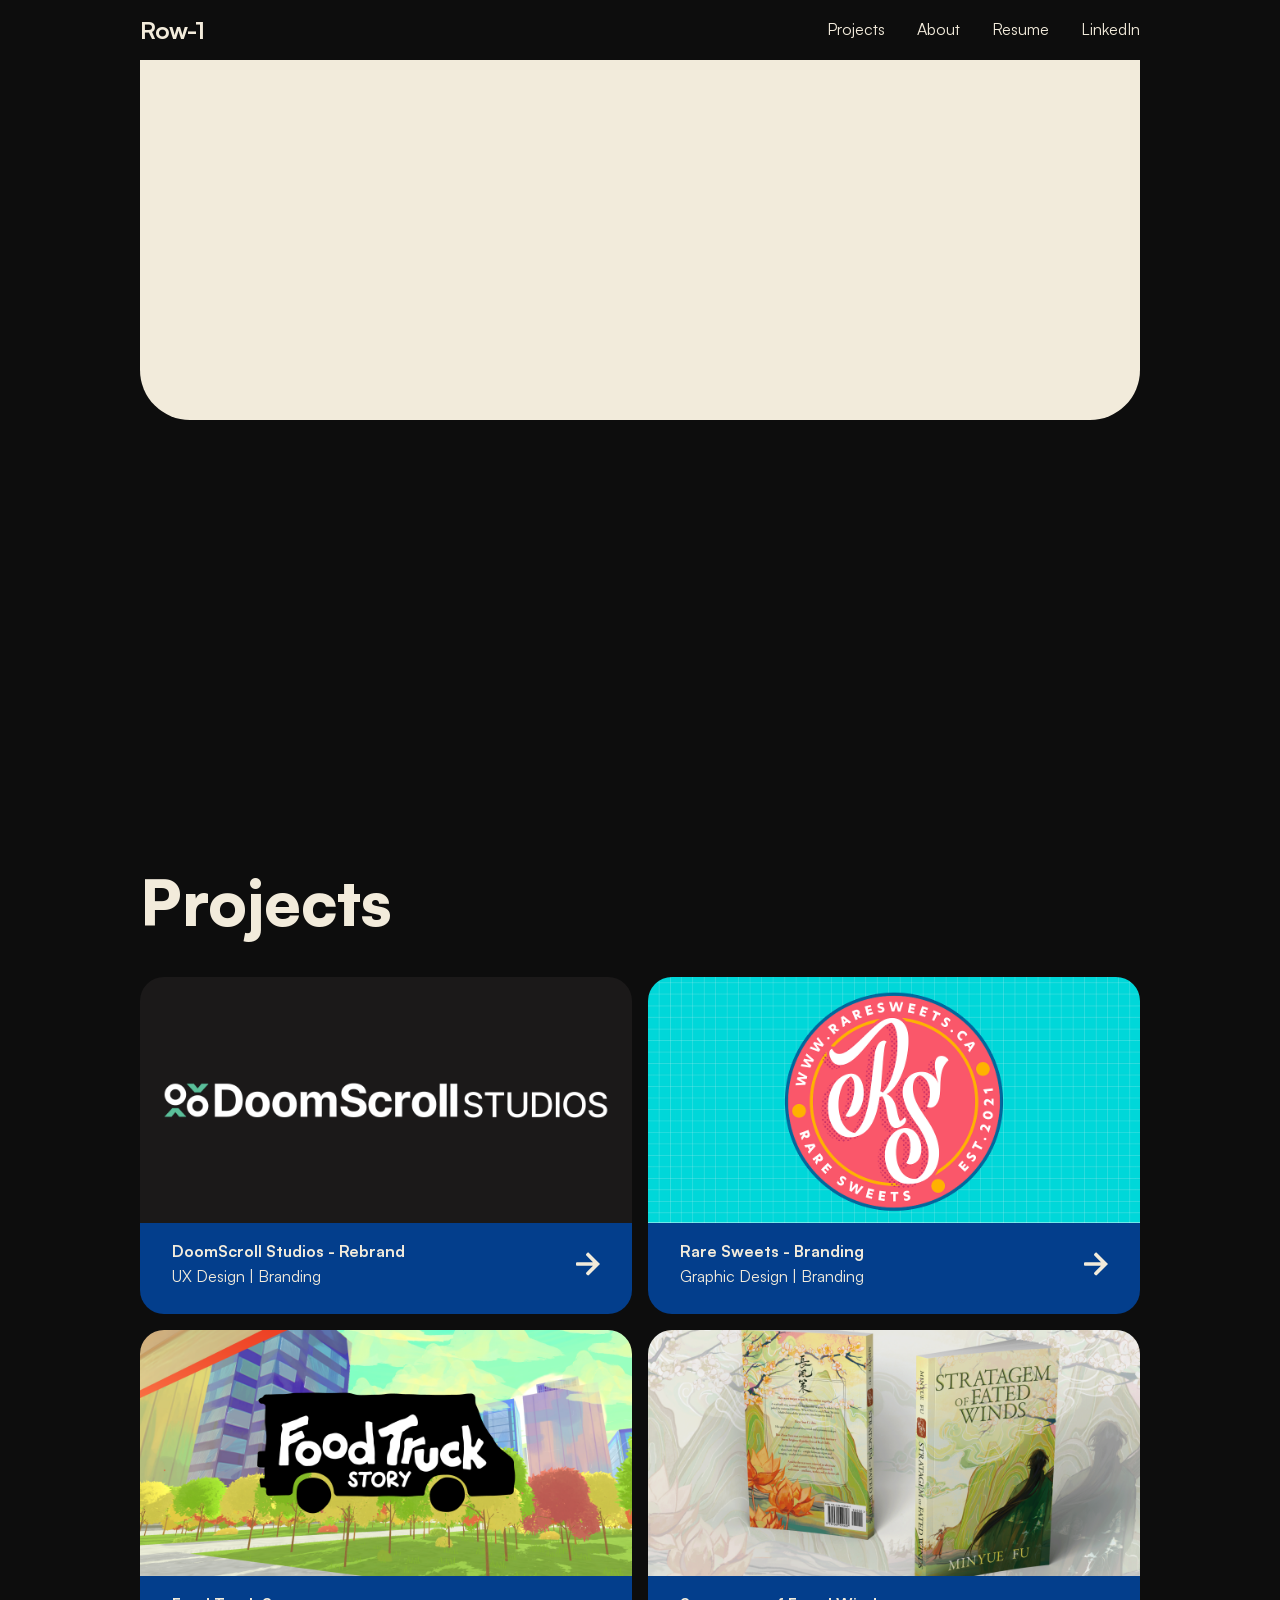
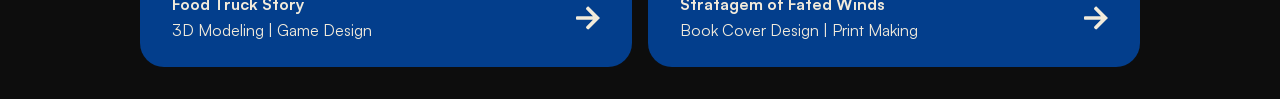
==== index.html @ 641829e8 "Added Hamburger Menu (Reactive) + Animation of Hero Names + Subtitles + Projects Contents - Need to " ====
<!DOCTYPE html>
    <html lang="en">
    <head>
        <meta charset="UTF-8">
        <meta name="viewport" content="width=device-width, initial-scale=1.0">
        <link rel="stylesheet" href="styles.css">
        <script src="script.js" defer></script>
        <title>Roann Cordova</title>
    </head>
    <body>
        <header>
            <nav class="navbar">
                <a class="nav-logo" href="/">Row-1</a>

                <div class="hamburger-menu">
                    <span class="bar"></span>
                    <span class="bar"></span>
                    <span class="bar"></span>
                </div>

                <ul class="nav_list">
                    <li class="nav_item">
                        <a href="#projects" class="nav_link">Projects</a>
                    </li>
                    <li class="nav_item">
                        <a href="#About" class="nav_link">About</a>
                    </li>
                    <li class="nav_item">
                        <a href="#Resume" class="nav_link">Resume</a>
                    </li>
                    <li class="nav_item">
                        <a href="https://www.linkedin.com/in/roann-cordova/" class="nav_link">LinkedIn</a>
                    </li>
                </ul>
            </nav>
        </header>
    <main>
            <section class="hero" id="#top">
    
                <div class="hero-video">
                    <video autoplay muted loop playsinline>
                        <source src="" type="video/mp4">
                    </video>
                </div>
    
                <div class="name-header">
                    <h1 class="hero-name">
                        Roann Cordova
                    </h1> 
                </div>
    
                <!-- Hero subtitle section -->
                <div class="subtitle-div">
                    <div class="meta-hero-role"> <!-- Grid: Left Column-->
                        <p class="warm-bold" style="margin-bottom: 0;">
                            Digital Designer <span class="divider">|</span> 3D Technical Artist
                        </p>
                        <p style="margin: 0;">
                            based in Toronto.
                        </p>
    
                    </div> <!-- End of hero-subtitle-div -->
    
                    <div class="meta-hero-description">  <!-- Grid: Right Column-->
                        <p class="italic-bold-beige" style="margin-bottom: 0;">
                            Kumusta kaibigan!
                        </p>
                        <p style="margin-top: 0;">
                            My name is <b>Roann</b> — <i>a.k.a "Row-1"</i><br> creating meaningful design is at the heart of what I do.</p>
                        <p>
                            With expertise in Graphic Design, 3D Modeling, UI/UX, and Photography. I bring technical precision and artistic creativity to life!
                        </p>
    
                    </div> <!-- End of hero-description -->
                </div> <!-- End of hero subtitle section -->
            </section> <!-- End of hero section -->



        <!------------------- Projects Section------------- -->
        <section class="projects-section" id="projects">
            <h1 class="section_headers">Projects</h1>

            <!-- Projects will go here -->
            <div class="section-divider">

                <a href="https://doomscroll.studio/" class="project-item">
                    
                    <img src="projectPreview/DoomScrollStudiosRebrandSplash_1200x600.png" alt="DoomScroll Studios Rebrand Thumbnail" class="project-image">
                    
                    <div class="project-description-background">
                        <div>
                            <p class="project-title">DoomScroll Studios - Rebrand</p>
                            <p class="project-role"> UX Design | Branding</p>        
                        </div>
                        <img src="icons/ArrowIcon_600x600.svg" alt="Arrow Icon Thumbnail" class="arrow-icon">
                    </div>
                </a>

                <a href="https://roanncordova.format.com/rare-sweets" class="project-item">
                    
                    <img src="projectPreview/RareSweetsRebrandSplash_1200x600.png" alt="Rare Sweets Branding Thumbnail" class="project-image">
                    
                    <div class="project-description-background">
                        <div>
                            <p class="project-title">Rare Sweets - Branding</p>
                            <p class="project-role"> Graphic Design | Branding</p>     
                        </div>
                        <img src="icons/ArrowIcon_600x600.svg" alt="Arrow Icon Thumbnail" class="arrow-icon">
                    </div>
                </a>

                <a href="https://roanncordova.format.com/foodtruckstory" class="project-item">
                    
                    <img src="projectPreview/FoodTruckStorySplash_1200x600.png" alt="Food Truck Story Thumbnail" class="project-image">
                    
                    <div class="project-description-background">
                        <div>
                            <p class="project-title">Food Truck Story</p>
                            <p class="project-role"> 3D Modeling | Game Design</p>
                        </div>
                        <img src="icons/ArrowIcon_600x600.svg" alt="Arrow Icon Thumbnail" class="arrow-icon">     
                    </div>
                </a>

                <a href="https://books2read.com/b/47pG5q" class="project-item">
                    
                    <img src="projectPreview/StratagemOfFatedWindsSplash_1200x600.png" alt="Stratagem Of Fated Winds Thumbnail" class="project-image">
                    
                    <div class="project-description-background">
                        <div>
                            <p class="project-title">Stratagem of Fated Winds</p>
                            <p class="project-role"> Book Cover Design | Print Making</p>
                        </div>
                        <img src="icons/ArrowIcon_600x600.svg" alt="Arrow Icon Thumbnail" class="arrow-icon">
                    </div>
                </a>
            
            
            </div> <!-- End of section divider -->

        </section> <!------------End of Projects Section----------->

    </main>
    </body>
    </html>
---- styles.css ----
/*-------- Variables ----------*/
/* Satoshi – Light */
@font-face {
    font-family: "Satoshi";
    src: url("fonts/Satoshi-Light.woff2") format("woff2");
    font-weight: 300;
    font-style: normal;
    font-display: swap;
}

@font-face {
    font-family: "Satoshi";
    src: url("fonts/Satoshi-LightItalic.woff2") format("woff2");
    font-weight: 300;
    font-style: italic;
    font-display: swap;
}

/* Satoshi – Regular */
@font-face {
    font-family: "Satoshi";
    src: url("fonts/Satoshi-Regular.woff2") format("woff2");
    font-weight: 400;
    font-style: normal;
    font-display: swap;
}

@font-face {
    font-family: "Satoshi";
    src: url("fonts/Satoshi-Italic.woff2") format("woff2");
    font-weight: 400;
    font-style: italic;
    font-display: swap;
}

/* Satoshi – Medium */
@font-face {
    font-family: "Satoshi";
    src: url("fonts/Satoshi-Medium.woff2") format("woff2");
    font-weight: 500;
    font-style: normal;
    font-display: swap;
}

@font-face {
    font-family: "Satoshi";
    src: url("fonts/Satoshi-MediumItalic.woff2") format("woff2");
    font-weight: 500;
    font-style: italic;
    font-display: swap;
}

/* Satoshi – Bold */
@font-face {
    font-family: "Satoshi";
    src: url("fonts/Satoshi-Bold.woff2") format("woff2");
    font-weight: 700;
    font-style: normal;
    font-display: swap;
}

@font-face {
    font-family: "Satoshi";
    src: url("fonts/Satoshi-BoldItalic.woff2") format("woff2");
    font-weight: 700;
    font-style: italic;
    font-display: swap;
}

/* Satoshi – Black */
@font-face {
    font-family: "Satoshi";
    src: url("fonts/Satoshi-Black.woff2") format("woff2");
    font-weight: 900;
    font-style: normal;
    font-display: swap;
}

@font-face {
    font-family: "Satoshi";
    src: url("fonts/Satoshi-BlackItalic.woff2") format("woff2");
    font-weight: 900;
    font-style: italic;
    font-display: swap;
}
/*---------------------------------*/


:root {
    /* Core colors */
    --color-bg-dark: #0D0D0D;
    --color-beige: #F2EBDB;

    /* Accents */
    --color-accent-warm: #D97925;
    --color-accent-blue: #2484DA;
    --color-accent-blue-dark: #033E8C;
    ::selection {
        background: var(--color-beige);
        color: var(--color-accent-warm);
    }

    /* Typography */
    --font-primary: "Satoshi", sans-serif;

    /* Radius */
    --radius-xl: 50px;
    --radius-lg: 24px;
    --radius-md: 12px;
    --radius-sm: 6px;

    /* Layout */
    --max-width-container: 1000px;
}

/* Navigation Bar */
header {
    position: sticky;
    top: 0;
    z-index: 1000;
}
.navbar {
    background-color: var(--color-bg-dark);
    justify-content: space-between;
    display: flex;
    align-items: center;
    padding-left: 1.5rem;
    padding-right: 1.5rem;
    height: 60px;

    max-width: var(--max-width-container);
    margin: 0 auto;

}
.nav-logo {
    font-family: var(--font-primary);
    font-weight: 700;
    color: var(--color-beige);
    text-decoration: none;
    font-size: 1.5rem;
}
.hamburger-menu {
    display: none; /* Hide burger menu on larger screens */
    flex-direction: column;
    gap: 5px;
    cursor: pointer;
}
.bar {
    width: 25px;
    height: 3px;
    background-color: var(--color-beige);
    border-radius: 2px;
}
.nav_list {
    display: flex;
    gap: 2rem;
}
.nav_list.active {
    transform: translateX(0) !important; /* Slide in the nav links when active */
}   
@media only screen and (max-width: 500px) {
    .nav_list {
        position: fixed;
        top: 60px; /* Below the navbar */
        right: 0;
        background-color: var(--color-bg-dark);
        border-radius: var(--radius-md);
        flex-direction: column;
        box-shadow: 0 4px 24px rgba(0, 0, 0, 1);
        width: 200px;
        padding: 1rem;
        transform: translateX(100%); /* Hide nav links by default */
        transition: transform 0.3s ease-in-out;
    }
    .hamburger-menu {
        display: flex; /* Show burger menu on smaller screens */
    }
}


/*-------- Base page setup ----------*/
body {
    /* background-color: var(--color-bg-dark); */
    color: var(--color-beige);
    font-family: var(--font-primary);
    font-weight: 400; 
    line-height: 1.6;
    margin: 0;

    background: #0D0D0D;
}
ul {
    list-style: none;
}



/* Headings */
h1, h2, h3, h4 {
    font-family: var(--font-primary);
    font-weight: 700; /* Bold */
    margin: 0 0 0.5em;
}

h1 {
    font-size: clamp(2.8rem, 5vw, 4rem);
    font-weight: 900; /* Black */
}

h2 {
    font-size: clamp(2rem, 3.5vw, 3rem);
}

h3 {
    font-size: clamp(1.4rem, 2vw, 2rem);
}

p {
    font-weight: 400; /* Regular */
    max-width: 70ch;
}


/* Links */
a:visited{
    color: var(--color-beige);
    
}
a:link{
    color: var(--color-beige);
    text-decoration: none;
}
a:hover{
    color: var(--color-beige);
    text-decoration: underline;
}
a:focus{
    color: var(--color-beige);
    text-decoration: underline;
}

/* Text Stylings - Accents */
.warm-bold{
    color: var(--color-accent-warm);
    font-weight: 700;
}
.italic-bold-beige{
    color: var(--color-beige);
    font-weight: 700;
    font-style: italic;
}




/*-------- Hero Section Styles ----------*/
.hero {
    max-width: var(--max-width-container);
    margin: 0 auto;
    padding: 0 1.5rem 5rem; /* Top(it was 4rem before, but i made it 0 so it doesnt have any gaps at the top), Right/Left, Bottom */
    text-align: center;
}


/*-------- Hero Video Styles ----------*/
.hero-video { /* Container for the hero video -- The picture frame*/
    width: 100%;
    border-bottom-left-radius: var(--radius-xl);
    border-bottom-right-radius: var(--radius-xl);
    overflow: hidden; /* Ensure video does not overflow the container */
    /* For any text inside the container */
    background-color: var(--color-beige);
}

/* NOTE: Don't try to stretch the frame, stretch the poster itself */

.hero-video video { /* Target the video element inside the container -- The picture lmao */
    width: 100%;
    /* Maintain aspect ratio for the video I'm going to add later*/
    /* height: auto; */
    /* Set a fixed height for the video -- ALSO FOR TEST*/
    height: 40vh; 
    object-fit: cover; /* Ensure the video covers the container */
    display: block;
}
@media only screen and (max-width: 768px) {
    .hero-video video {
        height: 30vh; /* Adjust height for smaller screens */
    }
}

/*-------- Name Header Styles ----------*/
.name-header {
    text-align: center;
    margin: 20px 0;
}
.hero-name {
    font-size: clamp(2.8rem, 8vw, 10rem);
    font-weight: 900;
    line-height: 1;
    margin-bottom: 0.5rem;
    opacity: 0;
}
.hero-quote {
    font-size: clamp(1.5rem, 4vw, 3rem);
    font-weight: 900;
    line-height: 1.2;
    margin-top: 0;
}



/*-------- Hero Subtitle Section Styles ----------*/
.subtitle-div{
    display: grid;
    grid-template-columns: 1fr 1fr;
    opacity: 0;
}


.meta-hero-role{
    font-size: 1rem;
    max-width: 60ch;
    text-align: left;
}

.divider
{
    color: var(--color-beige);
}

.meta-hero-description{
    text-align: left;
    max-width: 50ch;
}


/*-------- Projects Section Styles ----------*/
.section_headers{
    font-size: clamp(2.8rem, 5vw, 4rem);
    font-weight: 900; /* Black */
    margin-bottom: 1.5rem;
}
.projects-section {
    max-width: var(--max-width-container);
    margin: 2rem auto; /* Margins the section. 2rem as default */
    padding: 0 1.5rem;
}
.section-divider{
    display: grid;
    grid-template-columns: 1fr 1fr; /* Two equal columns */
    gap: 1rem; /* Gap between the grid items */
}

@media only screen and (max-width: 768px) {
    .section-divider{
        grid-template-columns: 1fr; /* Single column on smaller screens */
    }
}


.arrow-icon{
    width: 1.5rem;
    height: auto;
}


.project-item {
    transition: transform 0.3s ease;

    border-radius: var(--radius-lg);
    overflow: hidden; /* Ensure content does not overflow the rounded corners */
}
.project-item:hover, .project-item:focus-visible {
    transform: translateY(-5px); /* Slight lift on hover */
}
.project-item:hover .project-description-background,
.project-item:focus-visible .project-description-background {
    background-color: var(--color-accent-blue);
    
}

.project-item:not(:hover), .project-item:not(:focus-visible) .project-description-background { 
    transition: all 0.3s ease; /* Smooth transition back to normal state */
}


.project-description-background{
    background-color: var(--color-accent-blue-dark);
    padding-bottom: 0.5rem;
    padding-top: 0;
    padding-left: 1rem;
    padding-right: 2rem;
    display: flex;
    justify-content: space-between;
    align-items: center;
}

.project-image {
    width: 100%;
    height: auto;
    display: block;
    /* background-color: yellow; */
    /* Temporary background color for visibility */
    object-fit: cover;
}

.project-title{
    font-weight: 700; /* Bold */
    margin-left: 1rem;
    margin-top: 1rem;
    margin-bottom: 0;

}
.project-role{
    font-weight: 400; /* Regular */
    margin-left: 1rem;
    margin-top: 0;
    margin-bottom: 1rem;
}




/* Test content & heading style */
.test-heading {
    font-size: 2.5rem;
    color: var(--color-accent-warm);
    text-align: center;
}
.test-content {
    font-size: 1.2rem;
    color: var(--color-accent-blue);
    text-align: center;
}
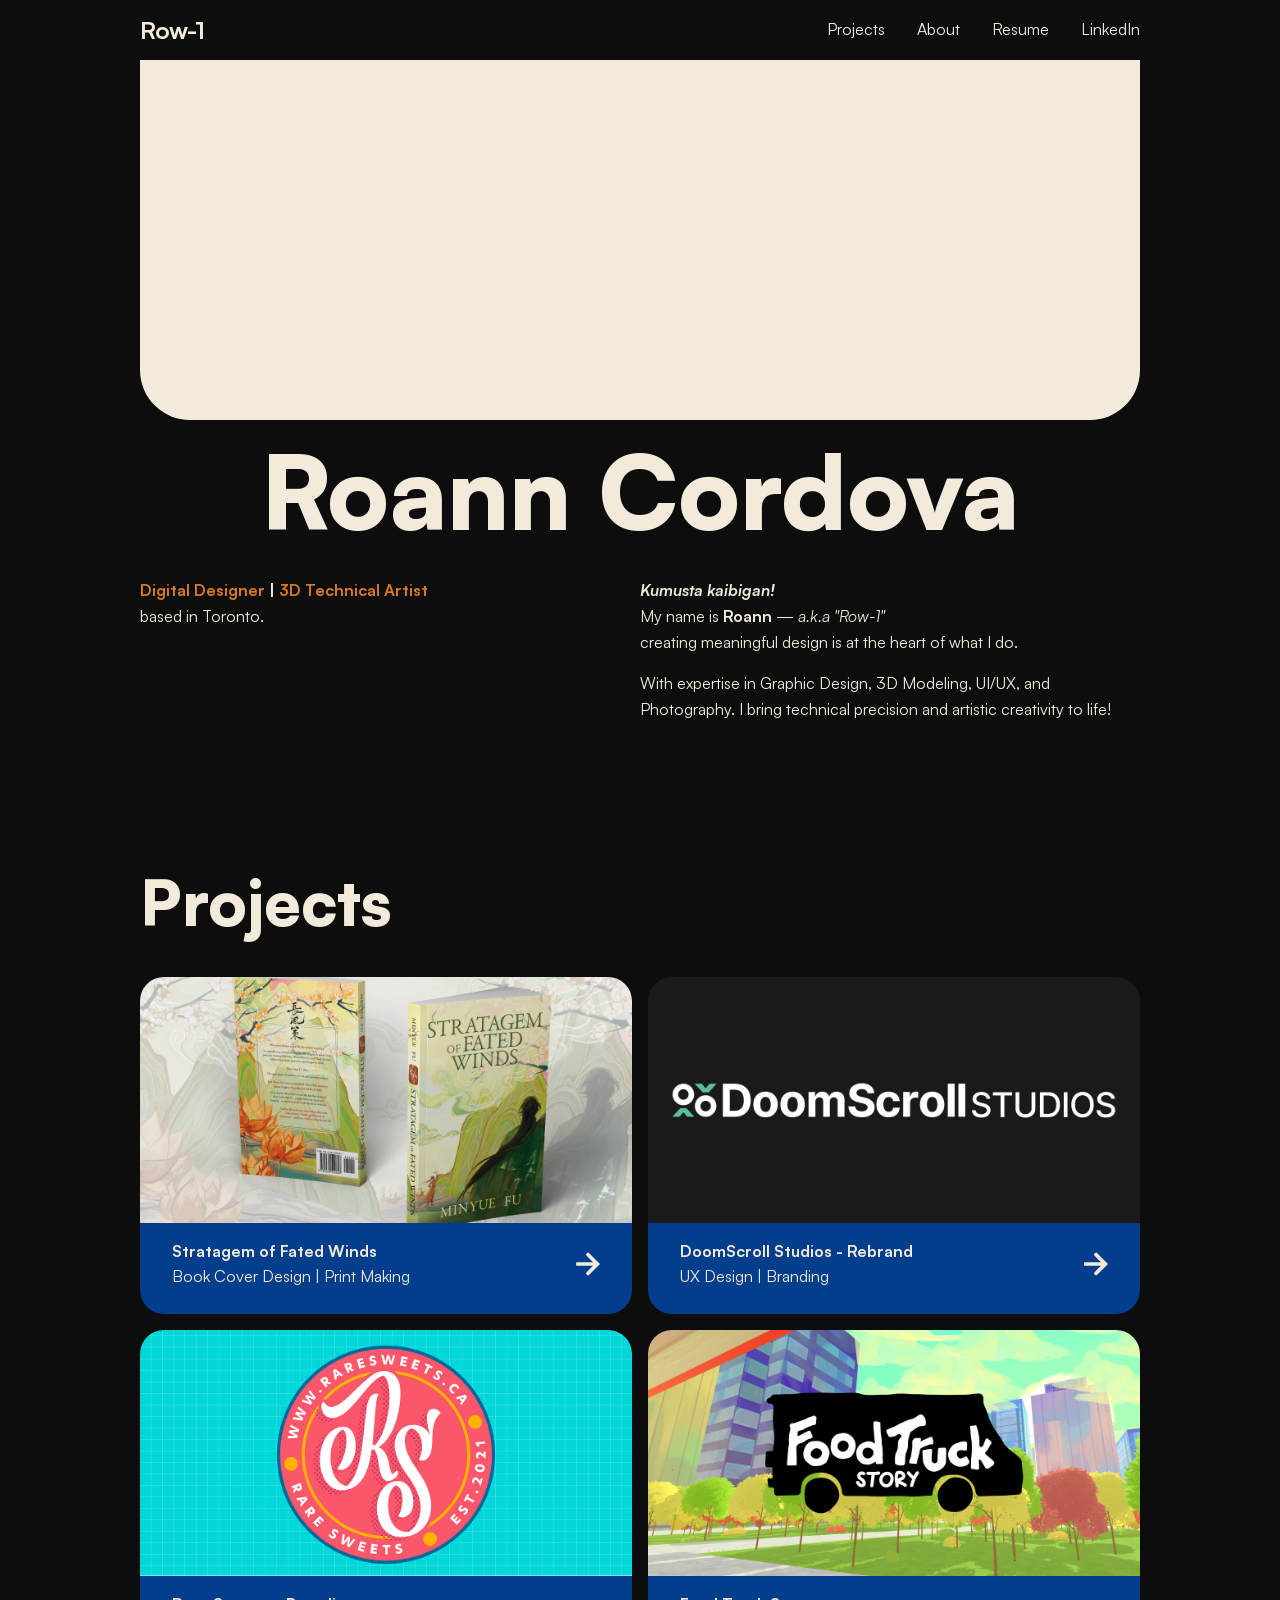
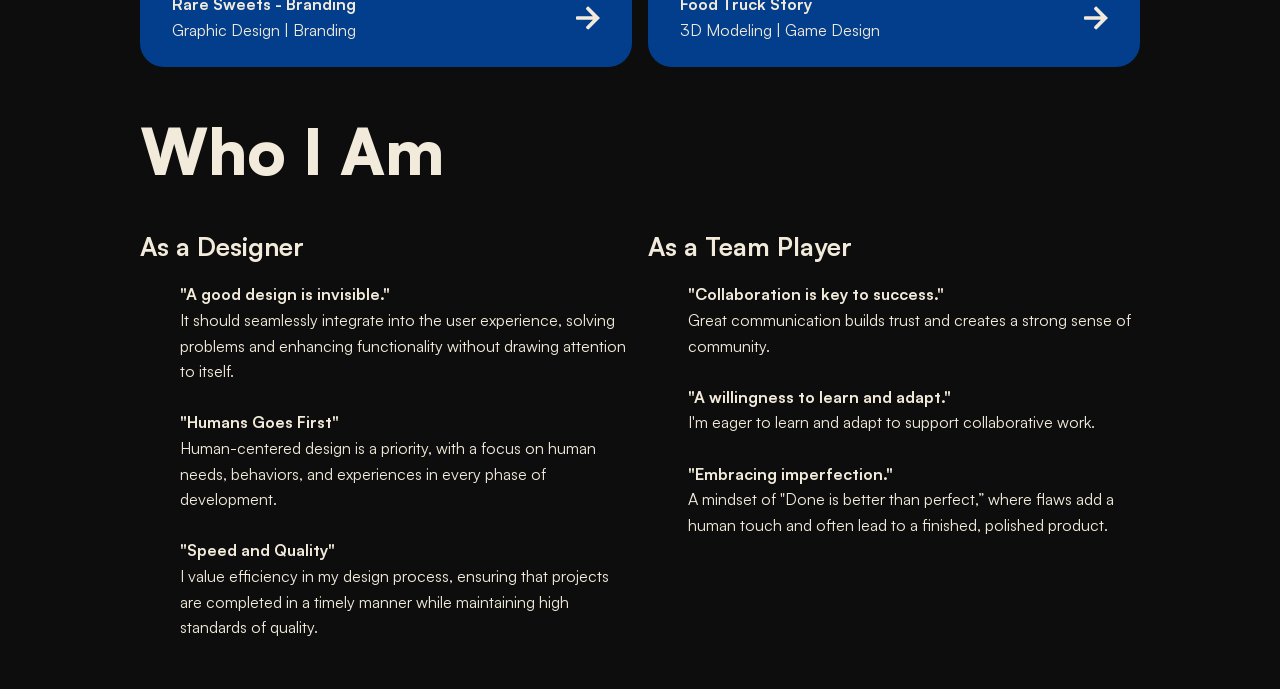
==== commit d161c986: "About Me - Section Update - Needs to add Images/Logo for each section:    - As A designer / Team Pla" ====
--- a/index.html
+++ b/index.html
@@ -35,6 +35,7 @@
             </nav>
         </header>
     <main>
+        <!------------------- Hero Section ------------------->
             <section class="hero" id="#top">
     
                 <div class="hero-video">
@@ -73,16 +74,29 @@
     
                     </div> <!-- End of hero-description -->
                 </div> <!-- End of hero subtitle section -->
-            </section> <!-- End of hero section -->
+            </section> <!------------------- End of Hero Section ------------------->
 
 
 
         <!------------------- Projects Section------------- -->
-        <section class="projects-section" id="projects">
+        <section class="section-container" id="projects">
             <h1 class="section_headers">Projects</h1>
 
             <!-- Projects will go here -->
             <div class="section-divider">
+
+                <a href="https://books2read.com/b/47pG5q" class="project-item">
+                    
+                    <img src="projectPreview/StratagemOfFatedWindsSplash_1200x600.png" alt="Stratagem Of Fated Winds Thumbnail" class="project-image">
+                    
+                    <div class="project-description-background">
+                        <div>
+                            <p class="project-title">Stratagem of Fated Winds</p>
+                            <p class="project-role"> Book Cover Design | Print Making</p>
+                        </div>
+                        <img src="icons/ArrowIcon_600x600.svg" alt="Arrow Icon Thumbnail" class="arrow-icon">
+                    </div>
+                </a>
 
                 <a href="https://doomscroll.studio/" class="project-item">
                     
@@ -122,25 +136,57 @@
                         <img src="icons/ArrowIcon_600x600.svg" alt="Arrow Icon Thumbnail" class="arrow-icon">     
                     </div>
                 </a>
-
-                <a href="https://books2read.com/b/47pG5q" class="project-item">
-                    
-                    <img src="projectPreview/StratagemOfFatedWindsSplash_1200x600.png" alt="Stratagem Of Fated Winds Thumbnail" class="project-image">
-                    
-                    <div class="project-description-background">
-                        <div>
-                            <p class="project-title">Stratagem of Fated Winds</p>
-                            <p class="project-role"> Book Cover Design | Print Making</p>
-                        </div>
-                        <img src="icons/ArrowIcon_600x600.svg" alt="Arrow Icon Thumbnail" class="arrow-icon">
-                    </div>
-                </a>
-            
-            
+ 
             </div> <!-- End of section divider -->
 
         </section> <!------------End of Projects Section----------->
 
+        <!------------------- Who I Am Section------------- -->
+        <section class="section-container" id="WhoIAm">
+            <h1 class="section_headers">Who I Am</h1>
+            <div class="WhoIAm-content">
+                <div class="WhoIAM_AsADesigner">
+                    <h3 id="AsADesigner">As a Designer</h3>
+                    <p>
+                        <ul>
+                            <li><b>"A good design is invisible."</b><br>
+                                It should seamlessly integrate into the user experience, solving problems and enhancing functionality without drawing attention to itself.</li>
+                            <br>
+                            <li><b>"Humans Goes First"</b><br>
+                                Human-centered design is a priority, with a focus on human needs, behaviors, and experiences in every phase of development.</li>
+                            <br>
+                            <li><b>"Speed and Quality"</b><br>
+                                I value efficiency in my design process, ensuring that projects are completed in a timely manner while maintaining high standards of quality.</li>
+                        </ul>
+                    </p>
+                </div>
+                <div class="WhoIAM_AsATeamPlayer">  
+                    <h3 id="AsATeamPlayer">As a Team Player</h3>
+                    <p>
+                        <ul>
+                            <li><b>"Collaboration is key to success."</b><br>
+                                Great communication builds trust and creates a strong sense of community.</li>
+                            <br>
+
+                            <li><b>"A willingness to learn and adapt."</b><br>
+                                I'm eager to learn and adapt to support collaborative work.</li>
+                            <br>
+
+                            <li><b>"Embracing imperfection."</b><br>
+                                A mindset of "Done is better than perfect,” where flaws add a human touch and often lead to a finished, polished product.</li>
+                        </ul>
+                    </p>
+
+                </div>
+
+            </div> <!-- End of Who I Am content -->
+        </section> <!------------End of Who I Am Section----------->
+
+        <!--------------------- Experience Section------------- --
+        <section class="section-container" id="Experience">
+            <h1 class="section_headers">Experience</h1>
+        </section> 
+        ------------End of Experience Section----------->
     </main>
     </body>
     </html>
--- a/styles.css
+++ b/styles.css
@@ -341,7 +341,7 @@
     font-weight: 900; /* Black */
     margin-bottom: 1.5rem;
 }
-.projects-section {
+.section-container {
     max-width: var(--max-width-container);
     margin: 2rem auto; /* Margins the section. 2rem as default */
     padding: 0 1.5rem;
@@ -419,6 +419,20 @@
     margin-bottom: 1rem;
 }
 
+/*-------- Who I Am Section Styles ----------*/
+.WhoIAm-content {
+    display: grid;
+    grid-template-columns: 1fr 1fr; /* Two equal columns */
+    gap: 1rem; /* Gap between the grid items */
+    line-height: 1.6;
+    
+}
+@media screen and (max-width: 768px) {
+    .WhoIAm-content {
+        grid-template-columns: 1fr; /* Single column on smaller screens */
+    }
+    
+}
 
 
 
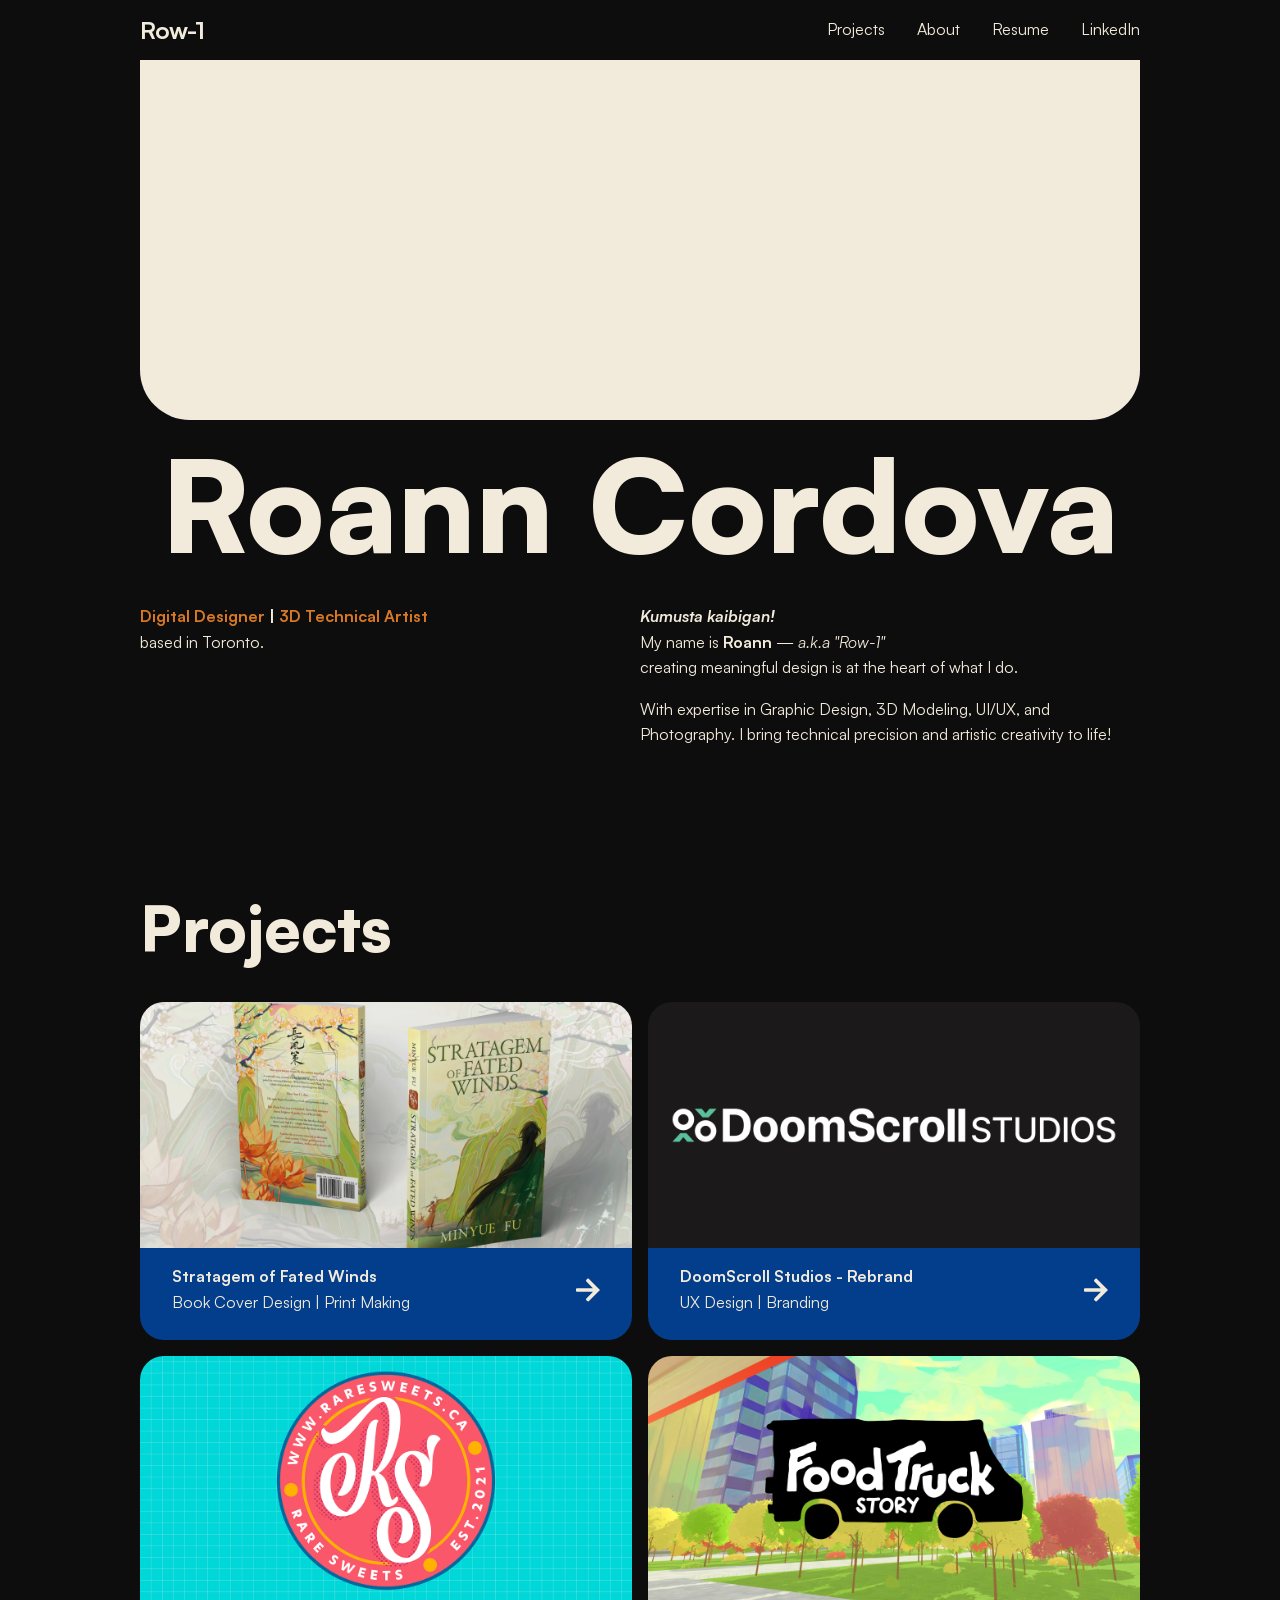
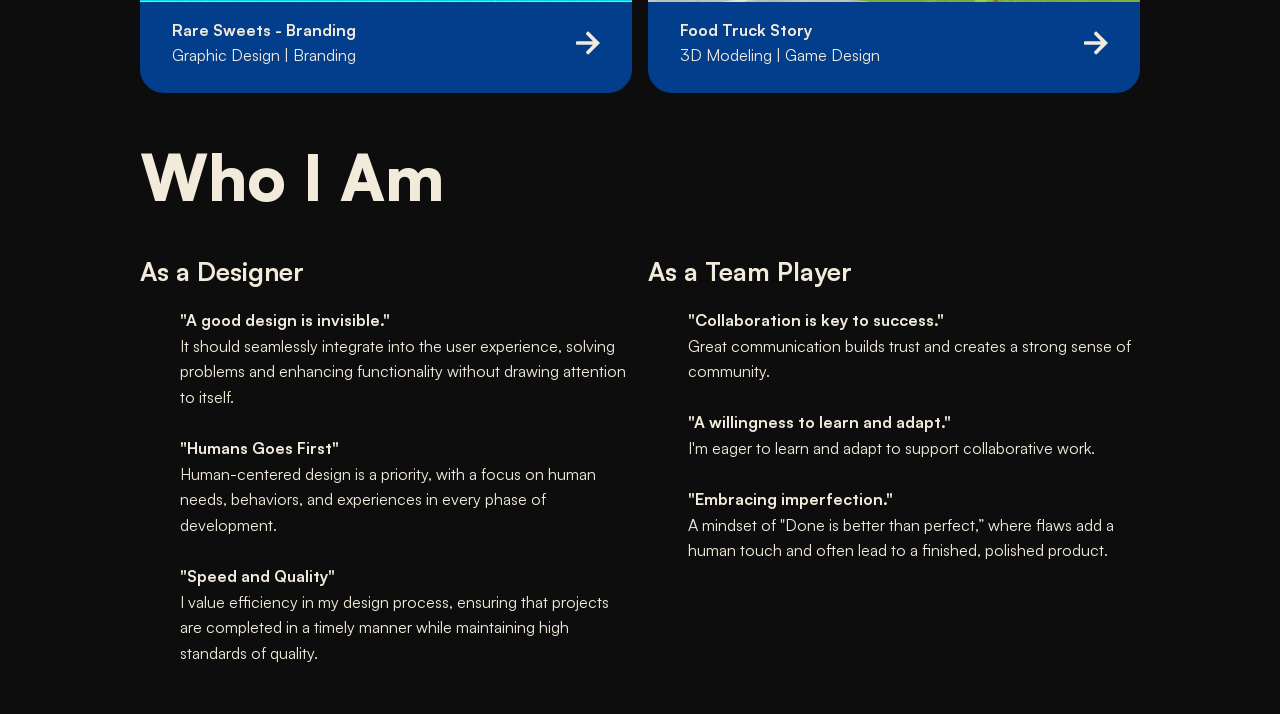
==== commit 2ddbdc69: "Minor Fix for HeroName sizing + SubHero Title Character Width + Project Items Hover/Focus Animations" ====
--- a/index.html
+++ b/index.html
@@ -44,7 +44,7 @@
                     </video>
                 </div>
     
-                <div class="name-header">
+                <div class="name-header"> 
                     <h1 class="hero-name">
                         Roann Cordova
                     </h1> 
@@ -82,7 +82,6 @@
         <section class="section-container" id="projects">
             <h1 class="section_headers">Projects</h1>
 
-            <!-- Projects will go here -->
             <div class="section-divider">
 
                 <a href="https://books2read.com/b/47pG5q" class="project-item">
@@ -144,8 +143,9 @@
         <!------------------- Who I Am Section------------- -->
         <section class="section-container" id="WhoIAm">
             <h1 class="section_headers">Who I Am</h1>
-            <div class="WhoIAm-content">
-                <div class="WhoIAM_AsADesigner">
+
+            <div class="section-divider">
+                <div class="WhoIAm_AsADesigner">
                     <h3 id="AsADesigner">As a Designer</h3>
                     <p>
                         <ul>
@@ -160,7 +160,7 @@
                         </ul>
                     </p>
                 </div>
-                <div class="WhoIAM_AsATeamPlayer">  
+                <div class="WhoIAm_AsATeamPlayer">  
                     <h3 id="AsATeamPlayer">As a Team Player</h3>
                     <p>
                         <ul>
@@ -176,10 +176,8 @@
                                 A mindset of "Done is better than perfect,” where flaws add a human touch and often lead to a finished, polished product.</li>
                         </ul>
                     </p>
-
                 </div>
-
-            </div> <!-- End of Who I Am content -->
+            </div> <!-- End of section divider --> 
         </section> <!------------End of Who I Am Section----------->
 
         <!--------------------- Experience Section------------- --
--- a/styles.css
+++ b/styles.css
@@ -295,7 +295,7 @@
     margin: 20px 0;
 }
 .hero-name {
-    font-size: clamp(2.8rem, 8vw, 10rem);
+    font-size: clamp(5rem, 10vw, 8rem);
     font-weight: 900;
     line-height: 1;
     margin-bottom: 0.5rem;
@@ -323,6 +323,12 @@
     max-width: 60ch;
     text-align: left;
 }
+@media screen and (max-width: 768px) {
+    .meta-hero-role{
+        max-width: 13ch;
+    }
+    
+}
 
 .divider
 {
@@ -366,17 +372,17 @@
 
 
 .project-item {
-    transition: transform 0.3s ease;
+    transition: transform 0.3s ease; /* Smooth transition for background */
 
     border-radius: var(--radius-lg);
     overflow: hidden; /* Ensure content does not overflow the rounded corners */
 }
-.project-item:hover, .project-item:focus-visible {
-    transform: translateY(-5px); /* Slight lift on hover */
-}
+
+
 .project-item:hover .project-description-background,
 .project-item:focus-visible .project-description-background {
-    background-color: var(--color-accent-blue);
+    background-color: var(--color-accent-blue); /* Change background color on hover/focus */
+
     
 }
 
@@ -420,19 +426,8 @@
 }
 
 /*-------- Who I Am Section Styles ----------*/
-.WhoIAm-content {
-    display: grid;
-    grid-template-columns: 1fr 1fr; /* Two equal columns */
-    gap: 1rem; /* Gap between the grid items */
-    line-height: 1.6;
-    
-}
-@media screen and (max-width: 768px) {
-    .WhoIAm-content {
-        grid-template-columns: 1fr; /* Single column on smaller screens */
-    }
-    
-}
+
+
 
 
 
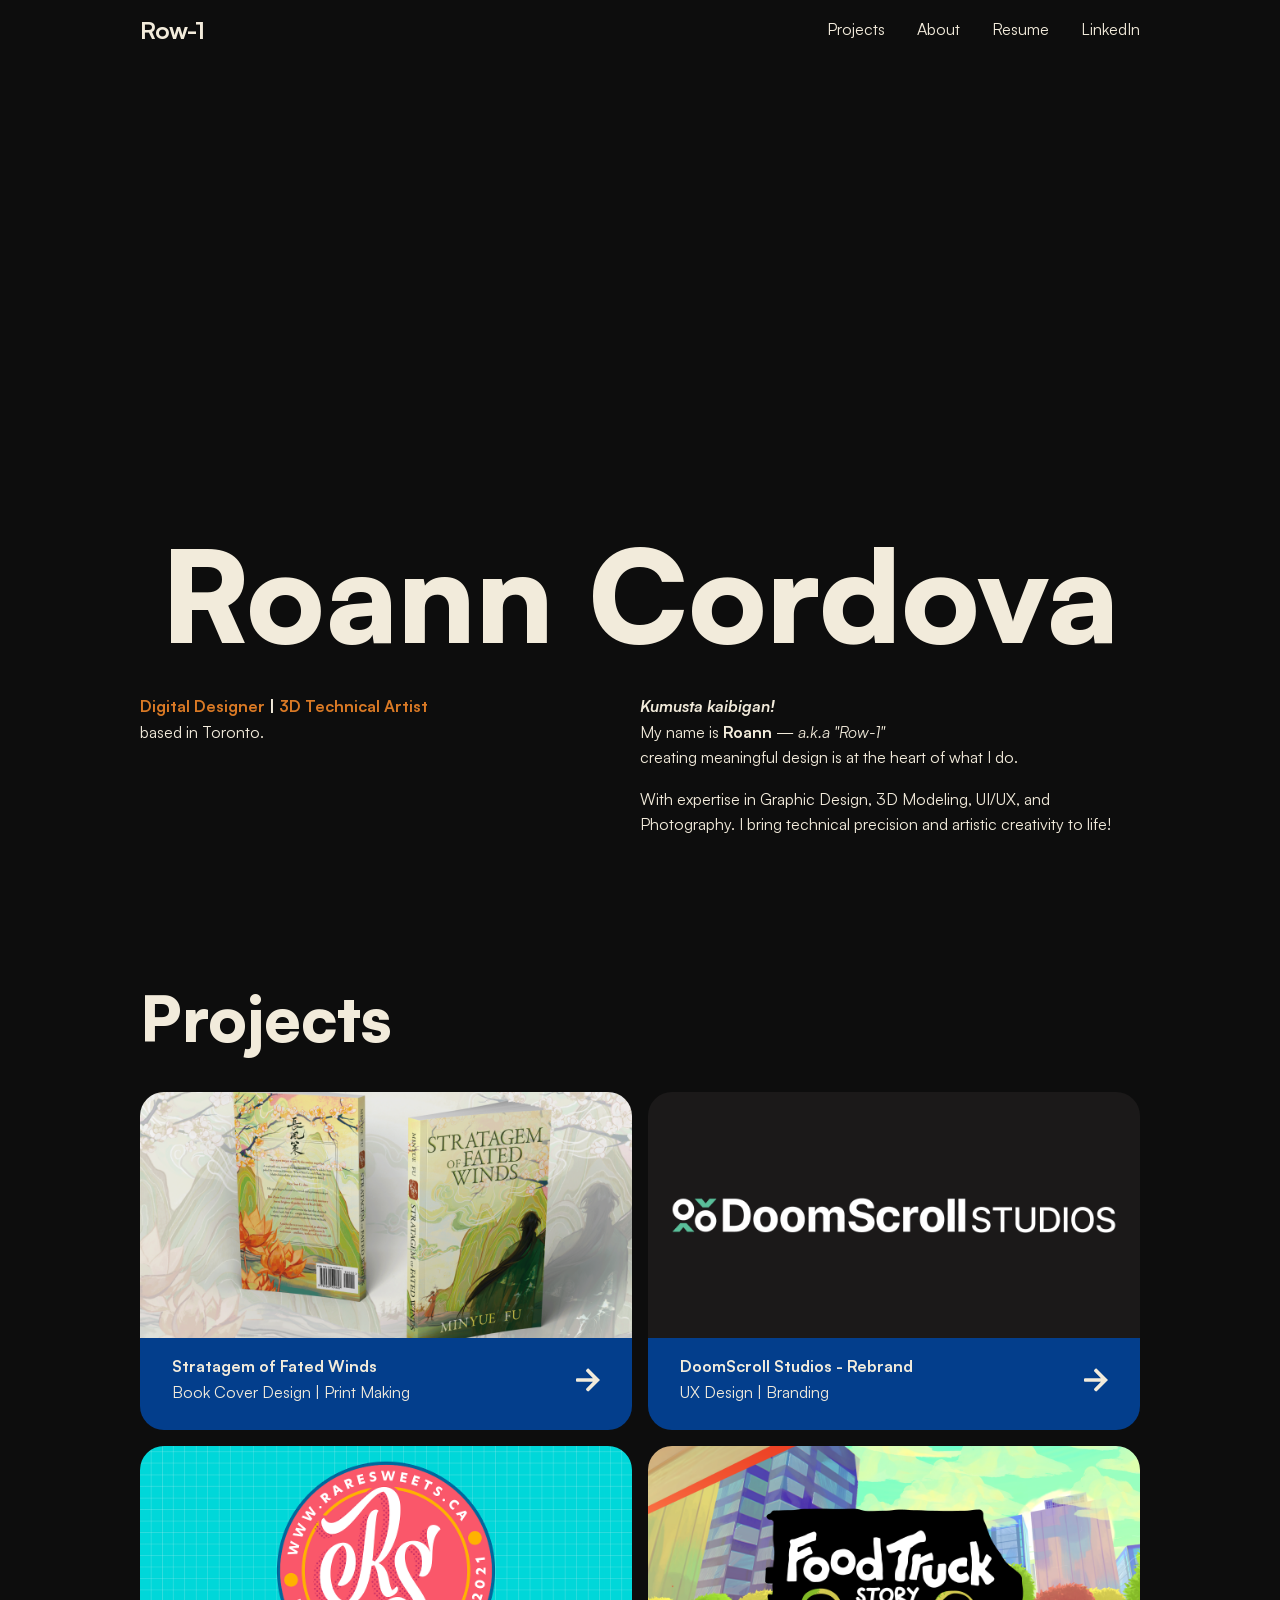
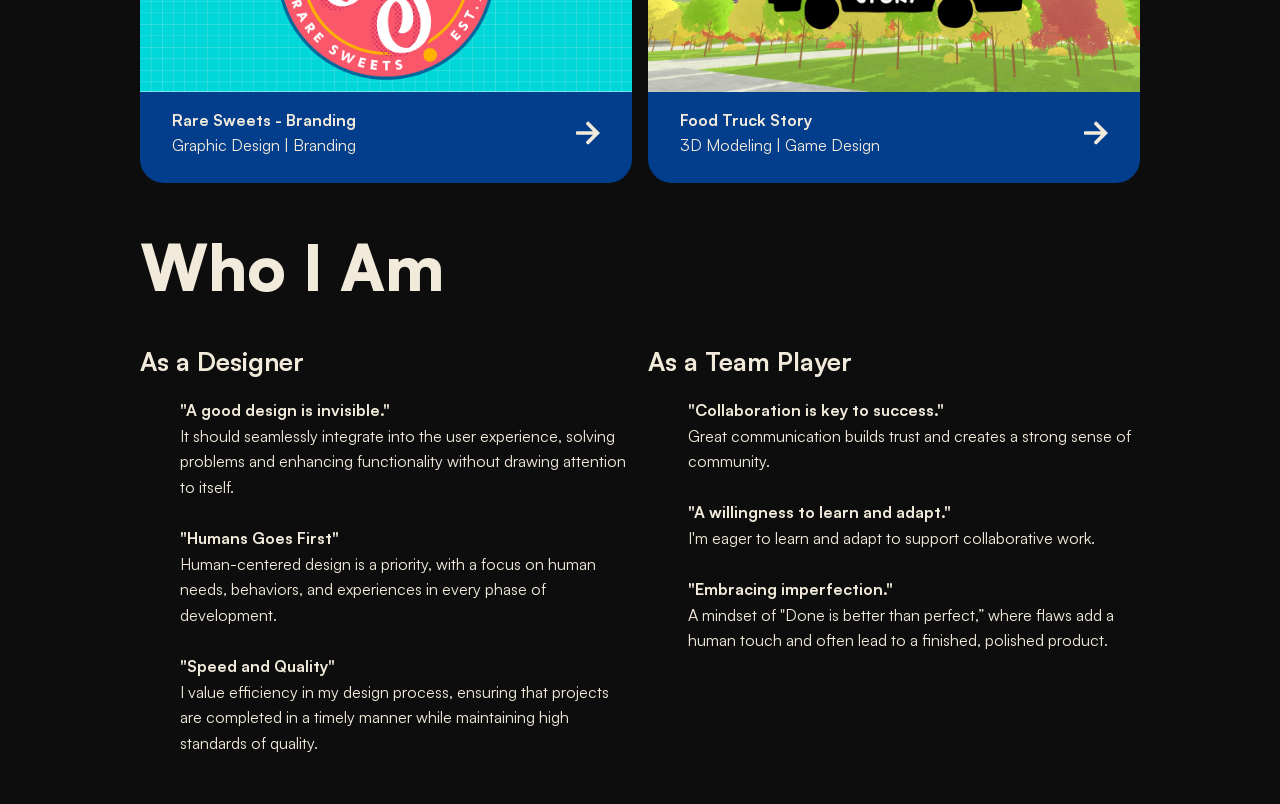
==== commit 95e942bc: ""A Good Design Is" Video Uploaded as a temporary video hero" ====
--- a/index.html
+++ b/index.html
@@ -40,7 +40,7 @@
     
                 <div class="hero-video">
                     <video autoplay muted loop playsinline>
-                        <source src="" type="video/mp4">
+                        <source src="videos/A_Good_Design_Is_10001-0500.mp4" type="video/mp4">
                     </video>
                 </div>
     
--- a/styles.css
+++ b/styles.css
@@ -269,7 +269,7 @@
     border-bottom-right-radius: var(--radius-xl);
     overflow: hidden; /* Ensure video does not overflow the container */
     /* For any text inside the container */
-    background-color: var(--color-beige);
+    /* background-color: var(--color-beige); */
 }
 
 /* NOTE: Don't try to stretch the frame, stretch the poster itself */
@@ -279,7 +279,7 @@
     /* Maintain aspect ratio for the video I'm going to add later*/
     /* height: auto; */
     /* Set a fixed height for the video -- ALSO FOR TEST*/
-    height: 40vh; 
+    height: 50vh; 
     object-fit: cover; /* Ensure the video covers the container */
     display: block;
 }
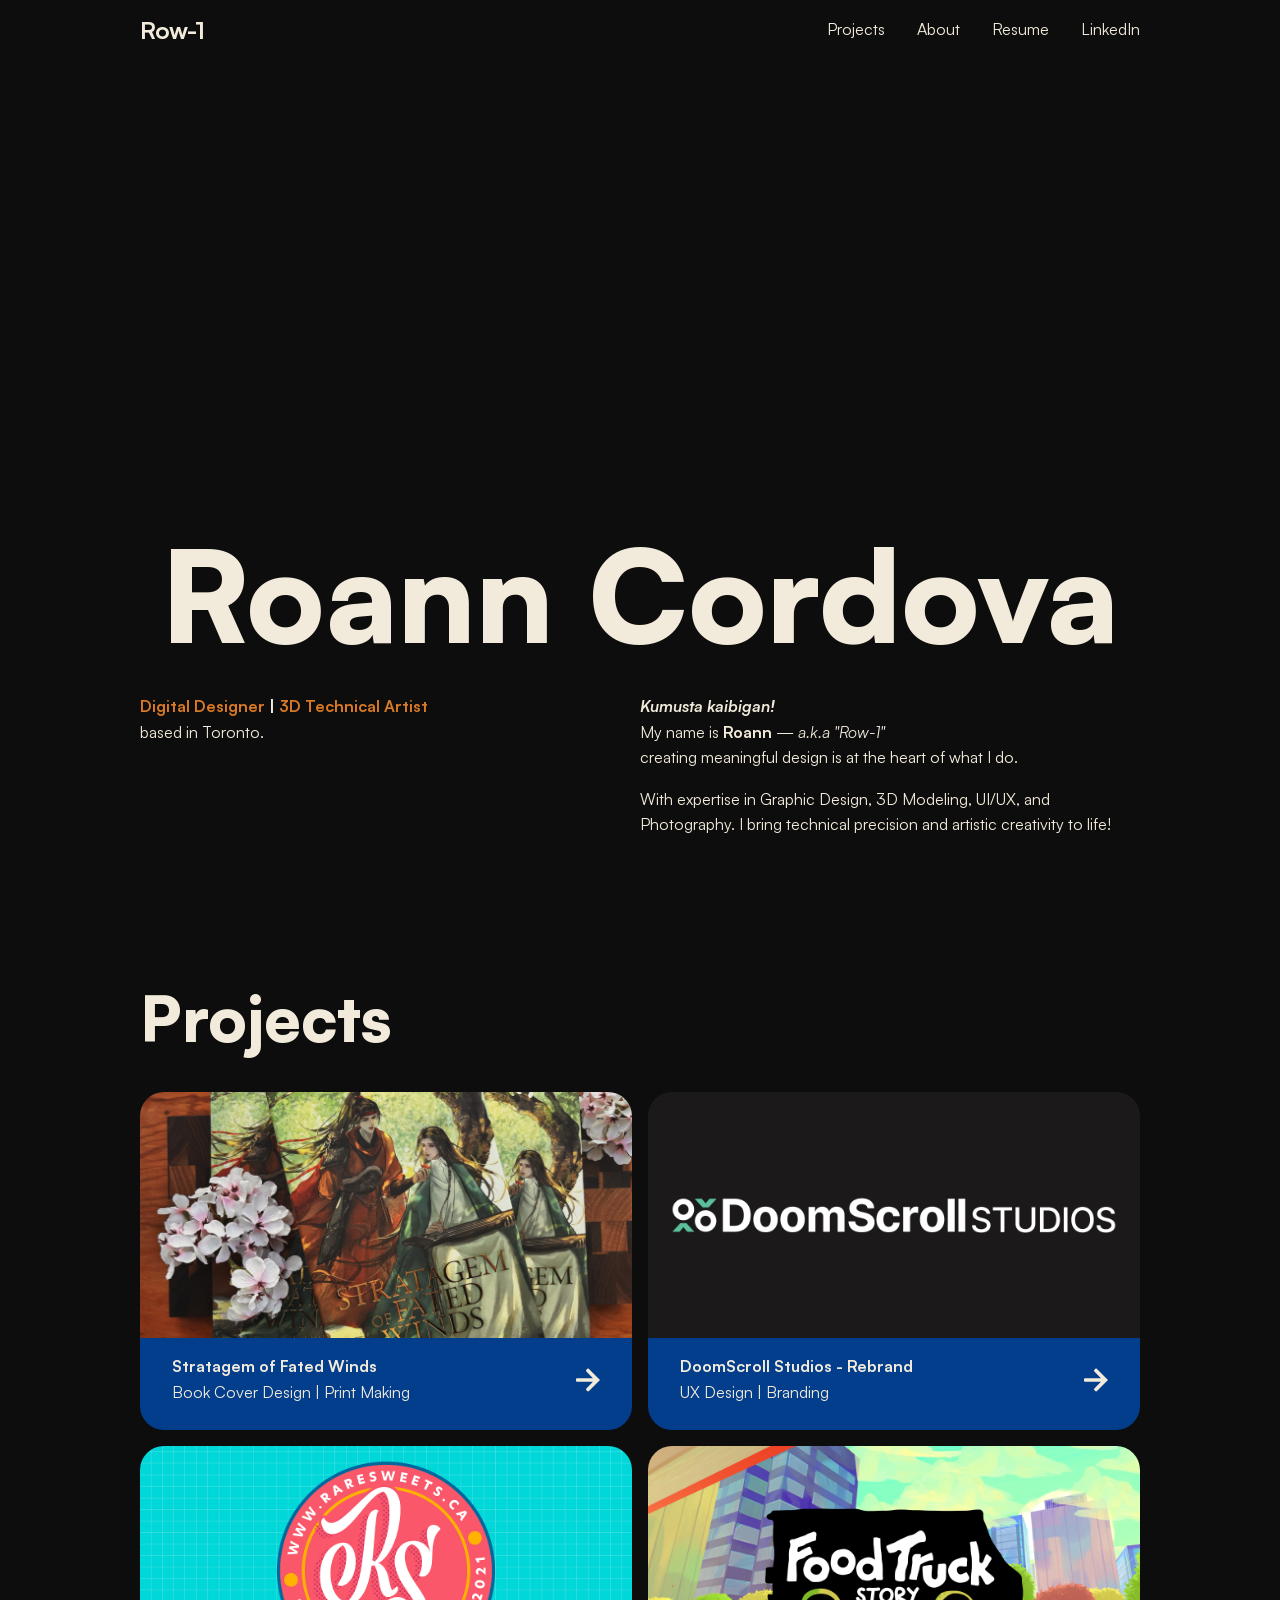
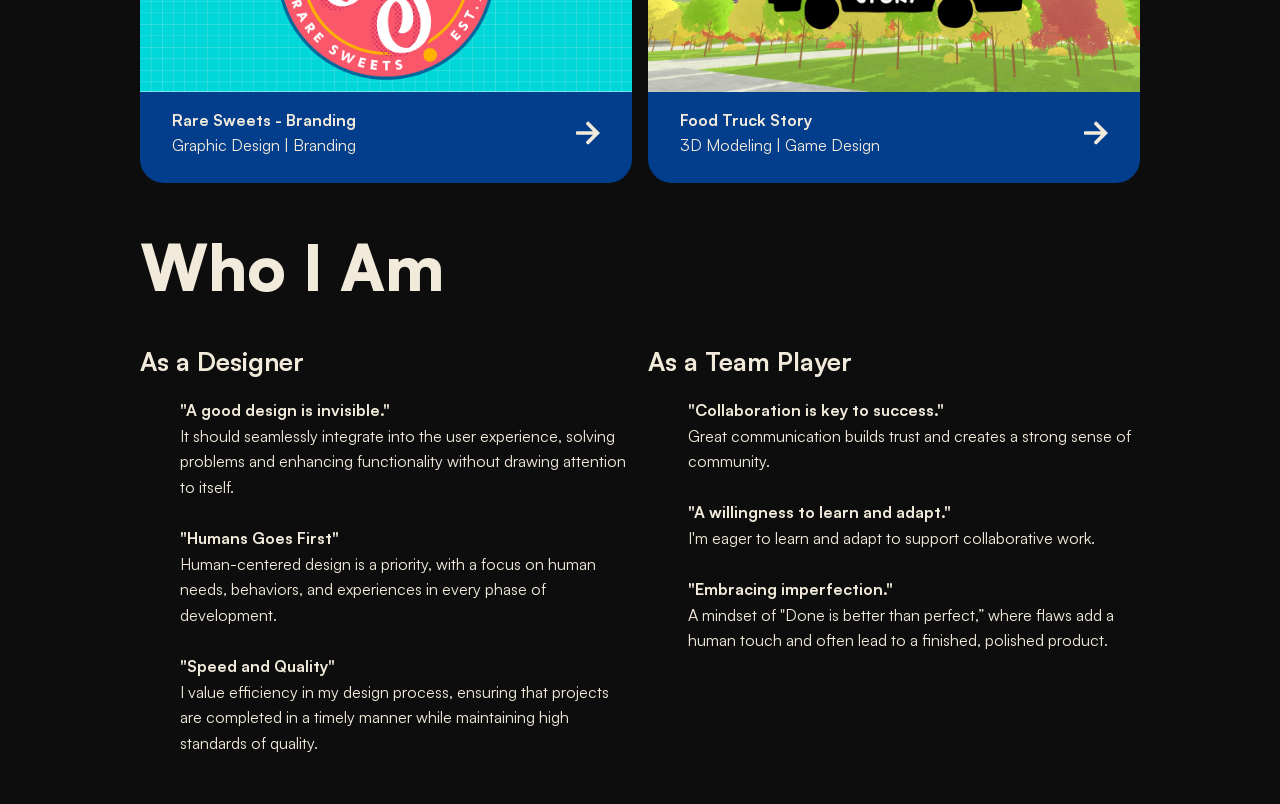
==== commit 9a81615f: "Major Publish Change - Stratagem of Fated Winds Prototype to Polished Website" ====
--- a/index.html
+++ b/index.html
@@ -26,7 +26,7 @@
                         <a href="#About" class="nav_link">About</a>
                     </li>
                     <li class="nav_item">
-                        <a href="#Resume" class="nav_link">Resume</a>
+                        <a href="downloadFiles/RoannCordova_Resume2026.pdf" class="nav_link" download="RoannCordova_Resume2026.pdf">Resume</a>
                     </li>
                     <li class="nav_item">
                         <a href="https://www.linkedin.com/in/roann-cordova/" class="nav_link">LinkedIn</a>
@@ -84,9 +84,9 @@
 
             <div class="section-divider">
 
-                <a href="https://books2read.com/b/47pG5q" class="project-item">
+                <a href="/stratagemOfFatedWinds.html" class="project-item">
                     
-                    <img src="projectPreview/StratagemOfFatedWindsSplash_1200x600.png" alt="Stratagem Of Fated Winds Thumbnail" class="project-image">
+                    <img src="projectPreview/StratagemOfFatedWindsSplash_1200x500.png" alt="Stratagem Of Fated Winds Thumbnail" class="project-image">
                     
                     <div class="project-description-background">
                         <div>
@@ -97,9 +97,9 @@
                     </div>
                 </a>
 
-                <a href="https://doomscroll.studio/" class="project-item">
+                <a href="/doomScrollRebrand.html" class="project-item">
                     
-                    <img src="projectPreview/DoomScrollStudiosRebrandSplash_1200x600.png" alt="DoomScroll Studios Rebrand Thumbnail" class="project-image">
+                    <img src="projectPreview/DoomScrollStudiosRebrandSplash_1200x500.png" alt="DoomScroll Studios Rebrand Thumbnail" class="project-image">
                     
                     <div class="project-description-background">
                         <div>
@@ -112,7 +112,7 @@
 
                 <a href="https://roanncordova.format.com/rare-sweets" class="project-item">
                     
-                    <img src="projectPreview/RareSweetsRebrandSplash_1200x600.png" alt="Rare Sweets Branding Thumbnail" class="project-image">
+                    <img src="projectPreview/RareSweetsRebrandSplash_1200x500.png" alt="Rare Sweets Branding Thumbnail" class="project-image">
                     
                     <div class="project-description-background">
                         <div>
@@ -125,7 +125,7 @@
 
                 <a href="https://roanncordova.format.com/foodtruckstory" class="project-item">
                     
-                    <img src="projectPreview/FoodTruckStorySplash_1200x600.png" alt="Food Truck Story Thumbnail" class="project-image">
+                    <img src="projectPreview/FoodTruckStorySplash_1200x500.png" alt="Food Truck Story Thumbnail" class="project-image">
                     
                     <div class="project-description-background">
                         <div>
--- a/styles.css
+++ b/styles.css
@@ -110,7 +110,7 @@
     --radius-sm: 6px;
 
     /* Layout */
-    --max-width-container: 1000px;
+    --max-width-container: 1000px; /* Max width for the main content container */
 }
 
 /* Navigation Bar */
@@ -285,9 +285,10 @@
 }
 @media only screen and (max-width: 768px) {
     .hero-video video {
-        height: 30vh; /* Adjust height for smaller screens */
-    }
-}
+        height: 21vh; /* Adjust height for smaller screens */
+    }
+}
+
 
 /*-------- Name Header Styles ----------*/
 .name-header {
@@ -425,7 +426,121 @@
     margin-bottom: 1rem;
 }
 
-/*-------- Who I Am Section Styles ----------*/
+/* ---------- Hero Image Styles ----------  */
+.hero-image {
+    width: 100%;
+    height: 50vh;
+    display: block;
+    border-bottom-left-radius: var(--radius-xl);
+    border-bottom-right-radius: var(--radius-xl);
+    object-fit: cover; /* Ensure the image covers the container */
+    overflow: hidden;
+    margin-bottom: 2rem;
+}
+@media only screen and (max-width: 768px) {
+    .hero-image {
+        height: 21vh; /* Adjust height for smaller screens */
+    }
+}
+
+/* --------------- Project Page Styles ------ */
+.project-hero-header{
+    font-size: clamp(2.8rem, 5vw, 4rem);
+    font-weight: 900; /* Black */
+    margin-bottom: 1rem;
+    opacity: 0;
+}
+.project-header{
+    color: var(--color-accent-warm);
+    font-weight: 900; /* Black */
+    margin-bottom: 0;
+    font-size: clamp(1.25rem, 1.5vw, 2rem);
+}
+.project-subheader{
+    font-weight: 700; /* Bold */
+    margin-top: 0;
+    margin-bottom: 1rem;
+}
+.project-hero-description{
+    font-weight: 600; /* Regular */
+    max-width: 40ch;
+    margin: 0 auto;
+    text-align: center;
+    padding: 0 1.5rem;
+    opacity: 0;
+    margin-bottom: 2rem;
+}
+.project-role-and-software-skills{
+    display: grid;
+    text-align: left;
+    grid-template-columns: 1fr 1fr;
+    gap: 1rem;
+}
+.software-skills{
+    justify-self: end;
+    padding: 0 2.5rem;
+}
+@media only screen and (max-width: 768px) {
+    .project-role-and-software-skills{
+        grid-template-columns: 1fr; /* Single column on smaller screens */
+    }
+    .software-skills{
+        justify-self: start;
+        padding: 0;
+    }
+}
+.project-details{
+    max-width: var(--max-width-container);
+    margin: 0 auto;
+    padding: 0 1.5rem 5rem;
+    text-align: left;
+}
+.project-details-description{
+    width: 100%;
+    max-width: 50ch;
+    margin-bottom: 2rem;
+}
+.project-details-quote{
+    font-style: italic;
+    font-weight: 600;
+    width: 30ch;
+    margin-bottom: 1rem;
+    padding: 0 1.5rem;
+    font-size: clamp(0.75rem, 1.5vw, 1.25rem);
+}
+.project-details-image{
+    width: 100%;
+    height: auto;
+    display: block;
+    margin: 2rem 0;
+    object-fit: cover;
+    /* background-color: blue;  */
+    /* Temporary background color for visibility */
+}
+.project-details-video video{
+    width: 100%;
+    height: auto;
+    display: block;
+    margin: 2rem 0;
+    object-fit: cover;
+}
+@media only screen and (max-width: 768px) {
+    .project-details-image {
+        height: auto; /* Adjust height for smaller screens */
+    }
+    .project-details-video video{
+        height: auto; /* Adjust height for smaller screens */
+    }
+}
+
+.download-link {
+    color: var(--color-accent-blue) !important;
+    font-weight: 600 !important;
+    text-decoration: underline !important;
+}
+
+
+
 
 
 
@@ -443,3 +558,4 @@
     text-align: center;
 }
 
+
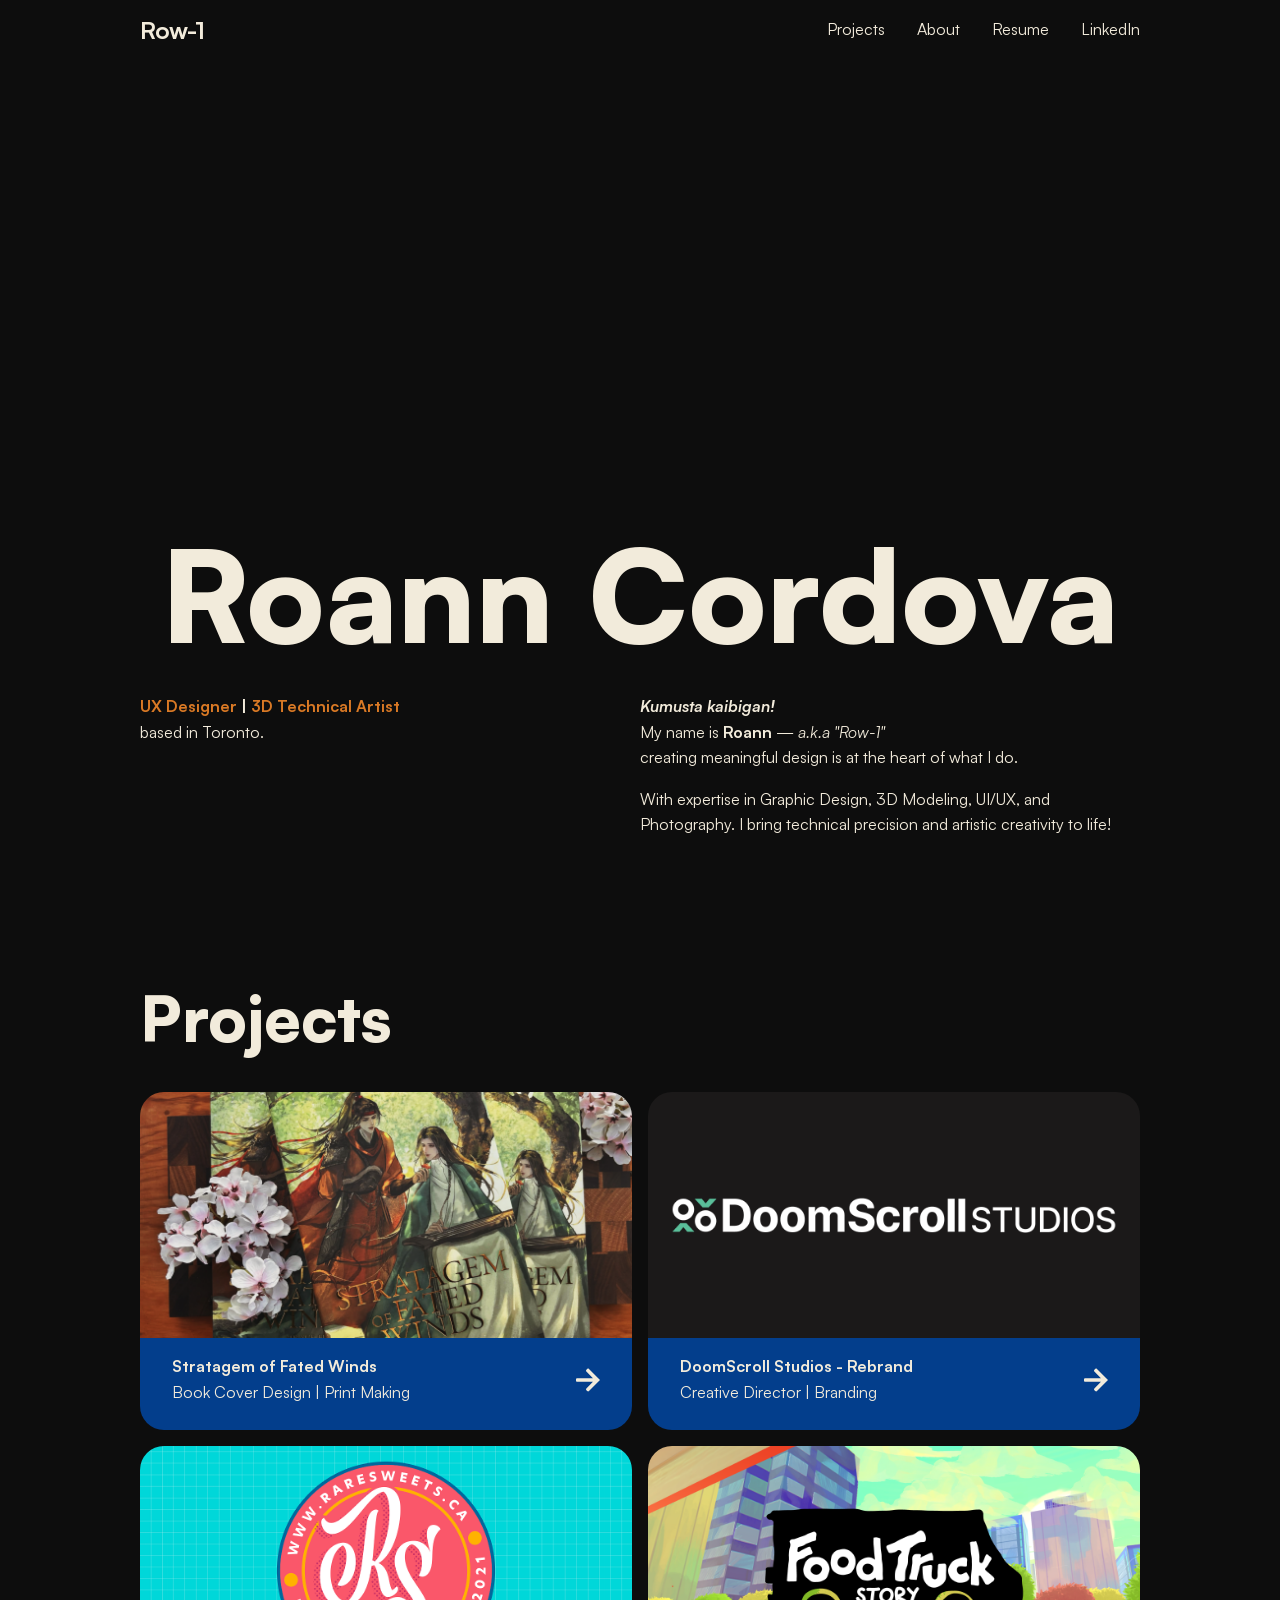
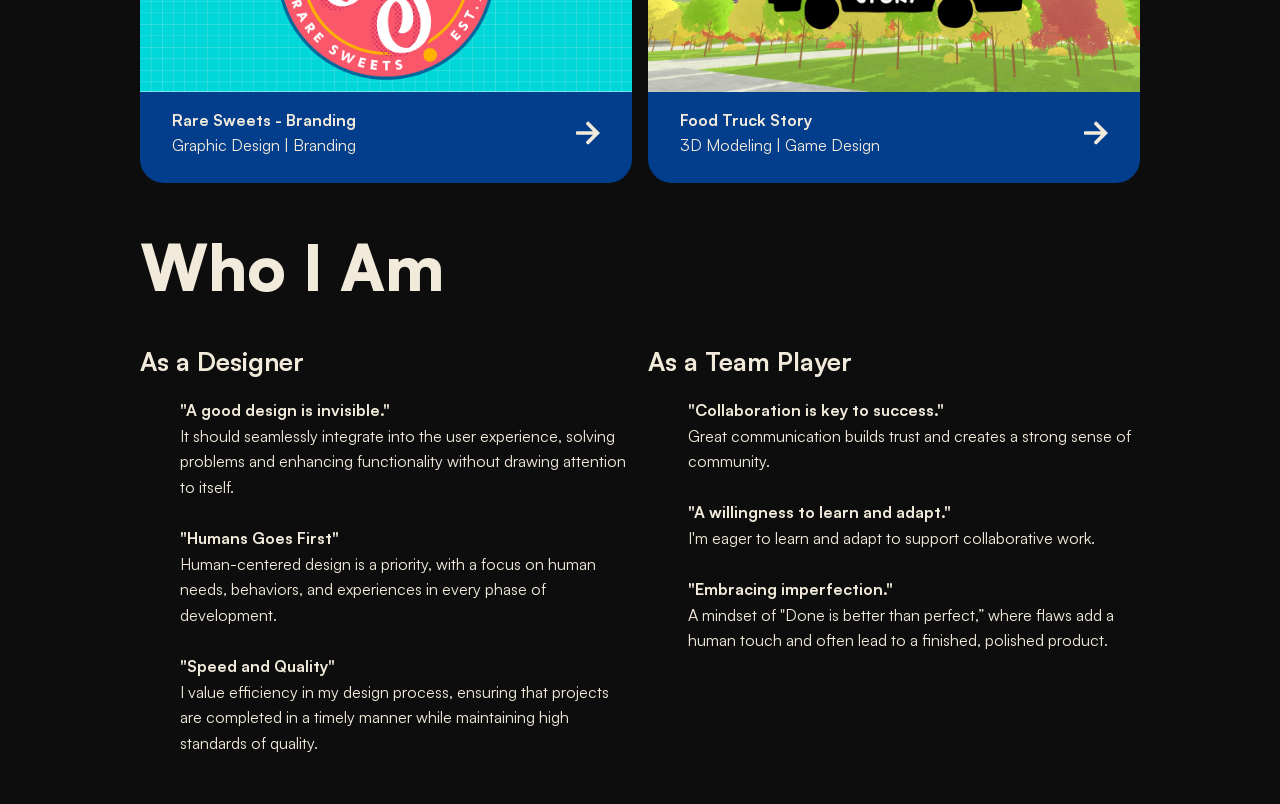
==== commit 54c97418: "Rare Sweets - Page Published with Minor changes with Project Details Quote property | Project Respon" ====
--- a/index.html
+++ b/index.html
@@ -54,7 +54,7 @@
                 <div class="subtitle-div">
                     <div class="meta-hero-role"> <!-- Grid: Left Column-->
                         <p class="warm-bold" style="margin-bottom: 0;">
-                            Digital Designer <span class="divider">|</span> 3D Technical Artist
+                            UX Designer <span class="divider">|</span> 3D Technical Artist
                         </p>
                         <p style="margin: 0;">
                             based in Toronto.
@@ -104,13 +104,13 @@
                     <div class="project-description-background">
                         <div>
                             <p class="project-title">DoomScroll Studios - Rebrand</p>
-                            <p class="project-role"> UX Design | Branding</p>        
+                            <p class="project-role"> Creative Director | Branding</p>        
                         </div>
                         <img src="icons/ArrowIcon_600x600.svg" alt="Arrow Icon Thumbnail" class="arrow-icon">
                     </div>
                 </a>
 
-                <a href="https://roanncordova.format.com/rare-sweets" class="project-item">
+                <a href="/rareSweetsRebrand.html" class="project-item">
                     
                     <img src="projectPreview/RareSweetsRebrandSplash_1200x500.png" alt="Rare Sweets Branding Thumbnail" class="project-image">
                     
--- a/styles.css
+++ b/styles.css
@@ -505,7 +505,9 @@
     font-weight: 600;
     width: 30ch;
     margin-bottom: 1rem;
-    padding: 0 1.5rem;
+    /* padding: 0 1.5rem; */
+    padding-left: 1.25em;
+    text-indent: -0.25em; /* Indent the first line to create a hanging effect */
     font-size: clamp(0.75rem, 1.5vw, 1.25rem);
 }
 .project-details-image{
